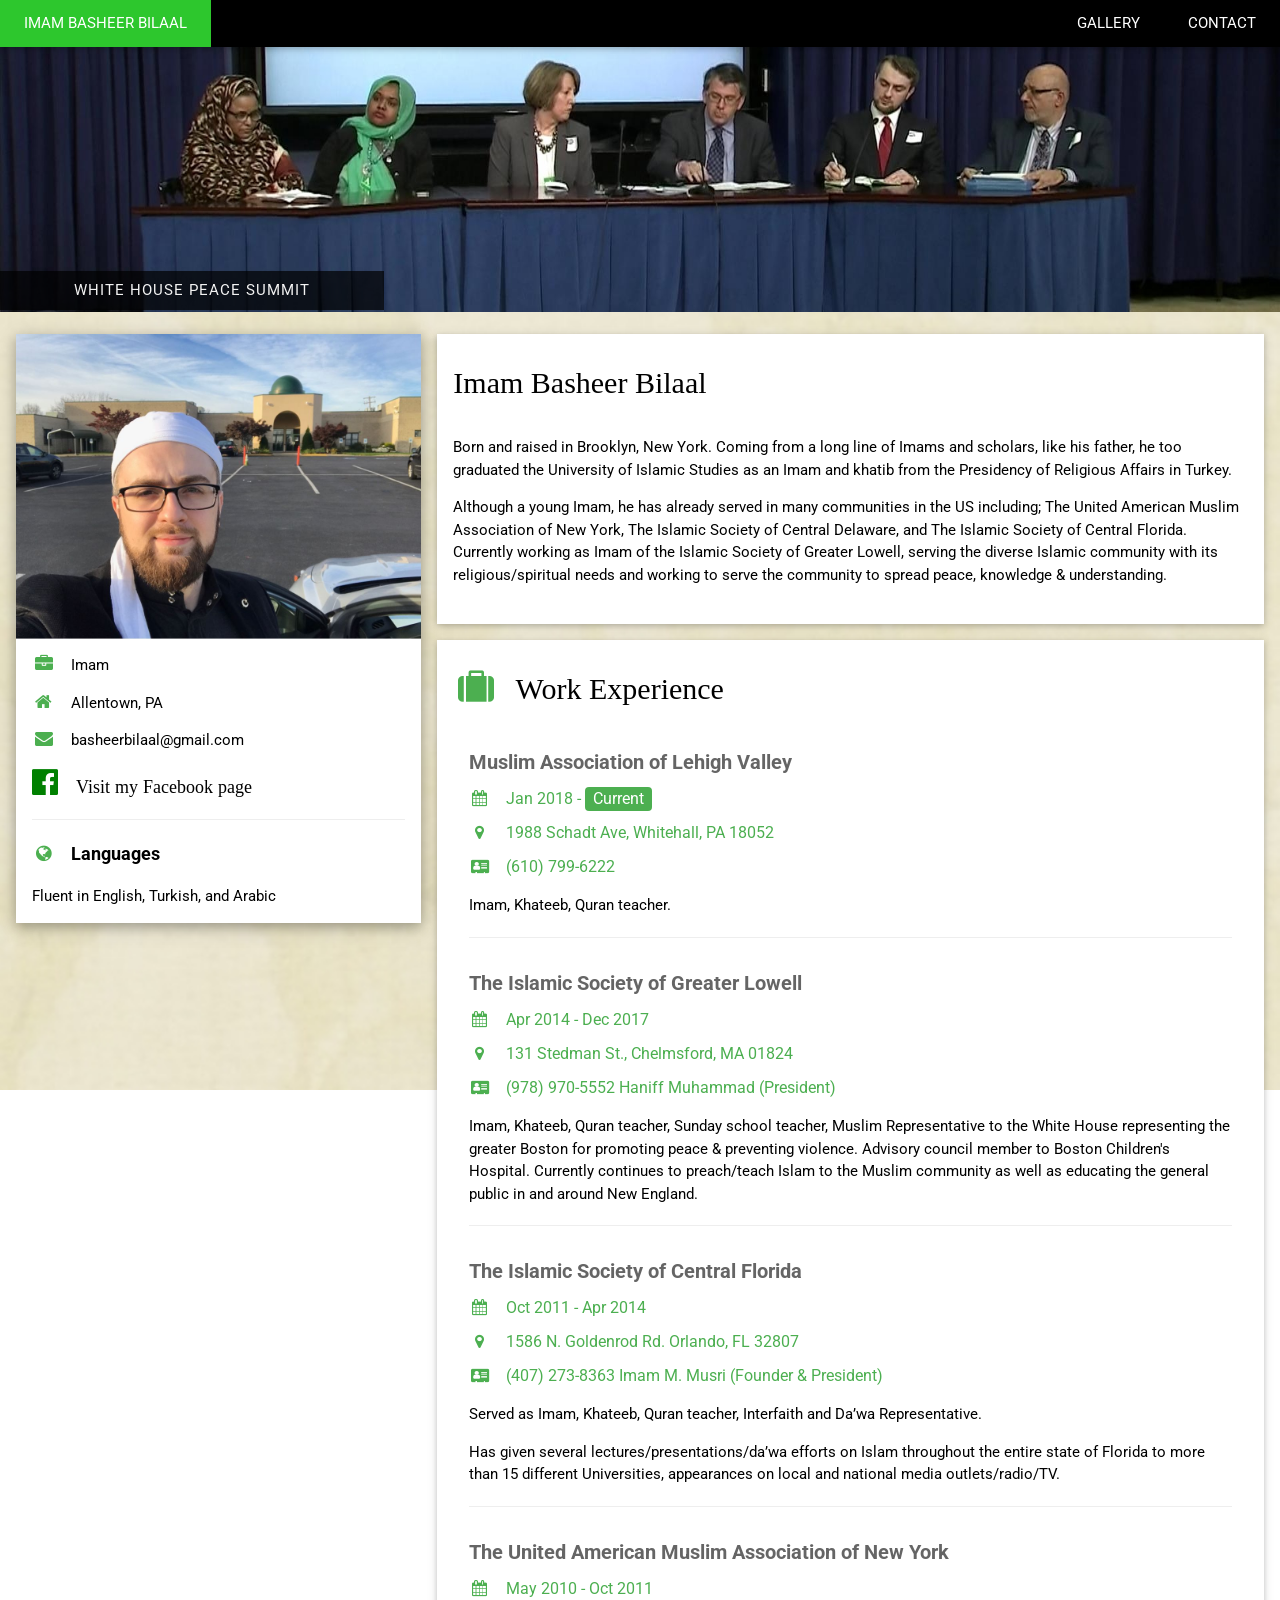
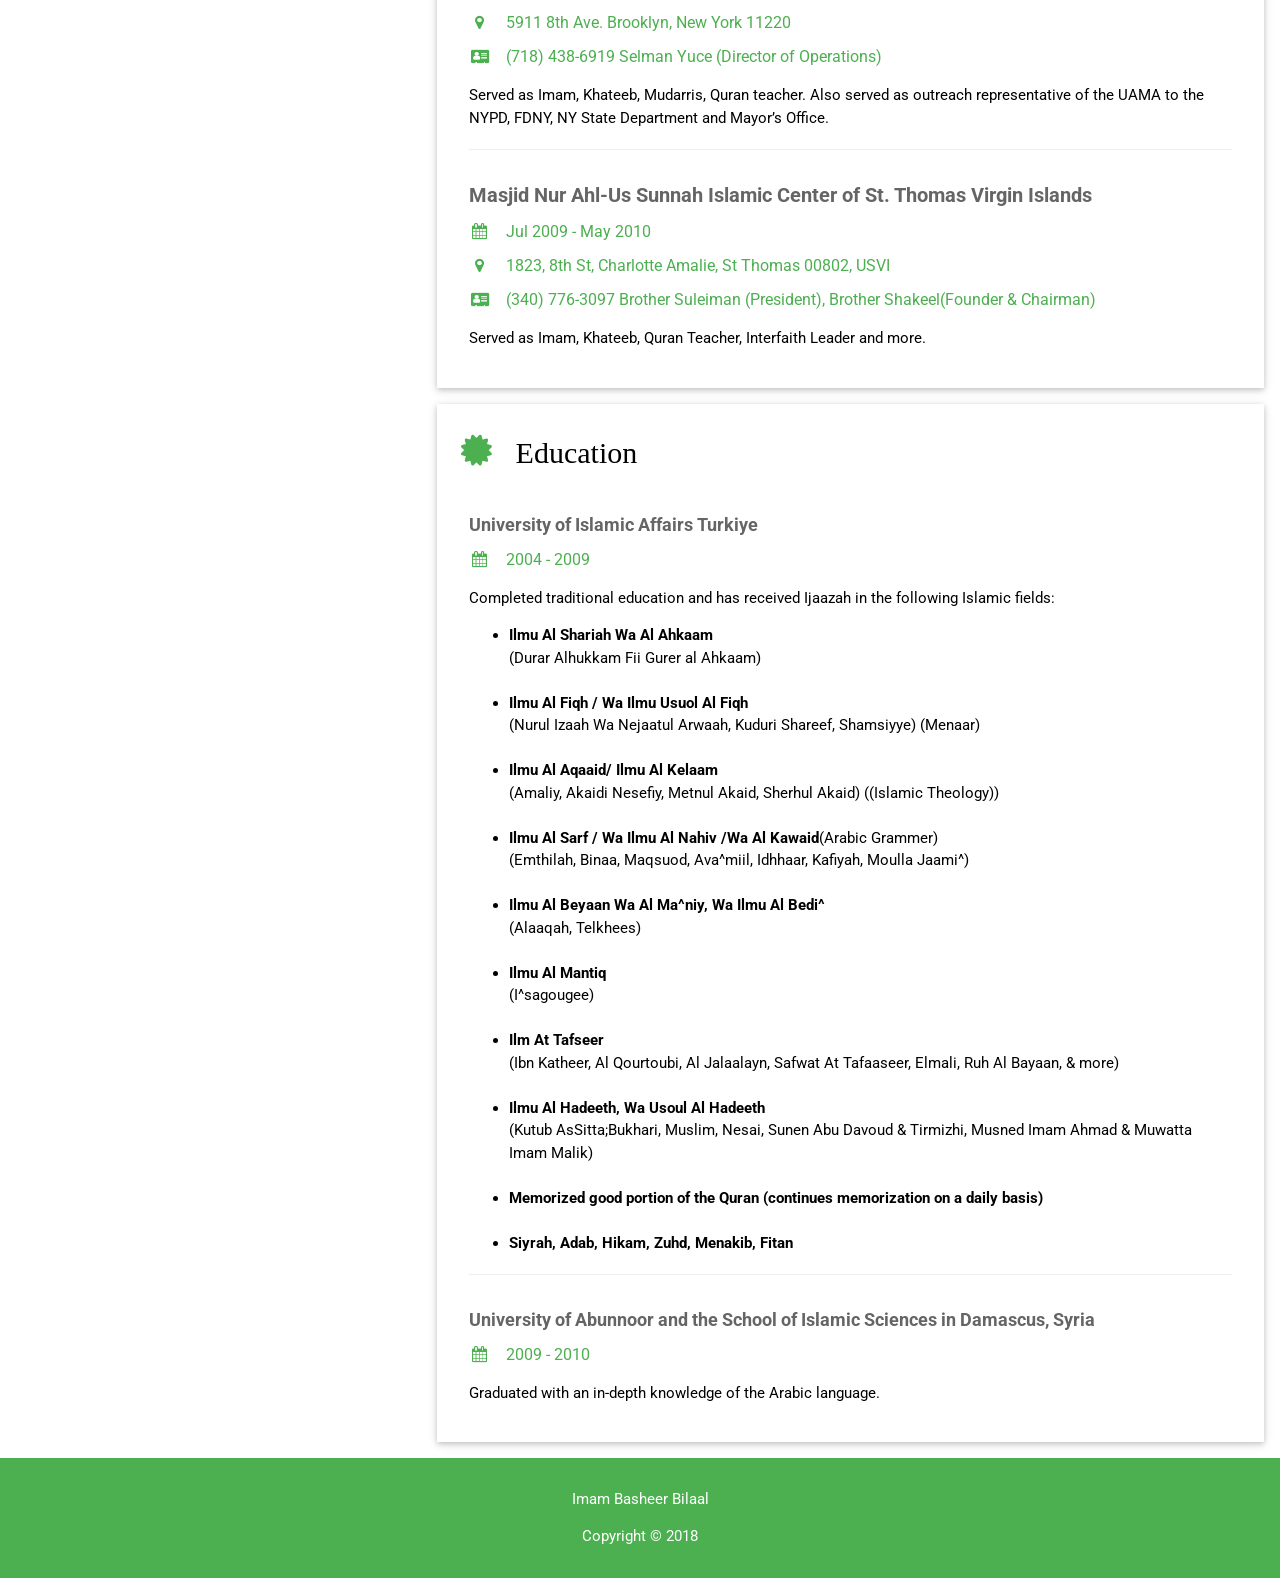
==== index.html @ d08a513e "Add files via upload" ====
﻿<!DOCTYPE html>
<html>
<head>
    <!-- Global site tag (gtag.js) - Google Analytics -->
    <script async src="https://www.googletagmanager.com/gtag/js?id=UA-120295656-1"></script>
    <script>
      window.dataLayer = window.dataLayer || [];
      function gtag(){dataLayer.push(arguments);}
      gtag('js', new Date());

      gtag('config', 'UA-120295656-1');
    </script>
    
    <title>Imam Basheer Bilaal</title>
    <link rel="shortcut icon" href="ManIcon.ico" />
    <meta charset="UTF-8">
    <meta name="viewport" content="width=device-width, initial-scale=1">
    <link rel="stylesheet" href="https://www.w3schools.com/w3css/4/w3.css">
    <link rel='stylesheet' href='https://fonts.googleapis.com/css?family=Roboto'>
    <link rel="stylesheet" href="https://cdnjs.cloudflare.com/ajax/libs/font-awesome/4.7.0/css/font-awesome.min.css">

    <style>


        * {
            box-sizing: border-box;
        }

        .mySlides {
            display: none
        }

        html, body, h1, h2, h3, h4, h5, h6 {
            font-family: "Roboto", sans-serif
        }

        h1 {
            font-size: 500%;
            font-family: "Lucida Calligraphy", Times, serif;
        }

        h2 {
            //font-size: 500%;
            font-family: "Lucida Calligraphy", Times, serif;
        }

        body, html {
            height: 100%;
            margin: 0;
            padding: 0;
        }

        .bg {
            /* The image used */
            //background-color: white;
            background-image: url("basheer_img/OldPaperBG.jpg");
            height: 100%;
            padding: 0;
            display: block;
            margin: 0 auto;
            max-height: 100%;
            max-width: 100%;
            /* Center and scale the image */
            background-position: center;
            background-repeat: no-repeat;
            background-size: cover;
            background-attachment: fixed;
        }

        a:link, a:visited {
            color: (internal value);
            text-decoration: none;
        }

        a:hover{
            color:blue;
        }

            a:link:active, a:visited:active {
                color: (internal value);
            }

        a.active {
            background-color: #2DC72D;
        }

        /* Fading animation */
        .fade {
            -webkit-animation-name: fade;
            -webkit-animation-duration: 1.5s;
            animation-name: fade;
            animation-duration: 1.5s;
        }

        @-webkit-keyframes fade {
            from {
                opacity: .7
            }

            to {
                opacity: 1
            }
        }

        @keyframes fade {
            from {
                opacity: .7
            }

            to {
                opacity: 1
            }
        }

        /* Caption text */
        .captionLarge {
            color: #f2f2f2;
            font-size: 100%;
            padding: 8px 12px;
            position: absolute;
            bottom: 2px;
            width: 30%;
            text-align: center;
            background-color: rgba(0,0,0,.7);
            letter-spacing: 1px;
        }

        /* Caption text */
        .captionSmall {
            color: #f2f2f2;
            font-size: 60%;
            padding: 8px 12px;
            position: absolute;
            bottom: 2px;
            width: 60%;
            text-align: center;
            background-color: rgba(0,0,0,.7);
            letter-spacing: 1px;
        }
    </style>
</head>
<body class="bg">
    <!-- Navbar -->
    <div class="w3-top">

        <div class="w3-bar w3-black w3-card-2">

            <a class="w3-bar-item w3-button w3-padding-large w3-hide-medium w3-hide-large w3-right" href="javascript:void(0)" onclick="myFunction()" title="Toggle Navigation Menu"><i class="fa fa-bars"></i></a>
            <a href="https://www.imambasheer.org/" class="active w3-bar-item w3-button w3-padding-large">IMAM BASHEER BILAAL</a>
            <a href="contact.html" class="w3-bar-item w3-button w3-padding-large w3-hide-small w3-right">CONTACT</a>
            <a href="gallery.html" class="w3-bar-item w3-button w3-padding-large w3-hide-small w3-right">GALLERY</a>

        </div>

    </div>
    <!-- Navbar on small screens -->
    <div id="navDemo" class="w3-bar-block w3-black w3-hide w3-hide-large w3-hide-medium w3-top" style="margin-top:46px">

        <a href="gallery.html" class="w3-bar-item w3-button w3-padding-large">GALLERY</a>
        <a href="contact.html" class="w3-bar-item w3-button w3-padding-large">CONTACT</a>

    </div>

    <br><br>

    <!-- Header -->
    <header class="w3-display-container w3-content w3-wide" style="max-width:2000px;min-width:300px" id="home">

        <!-- Automatic Slideshow Images -->
        <div class="mySlides fade w3-display-container w3-center">
            <img src="basheer_img/Cspan1.jpg" style="width:100%;min-height:103px;max-height:303px">
            <div class="captionLarge w3-hide-small">WHITE HOUSE PEACE SUMMIT</div>
            <div class="captionSmall w3-hide-medium w3-hide-large">WHITE HOUSE PEACE SUMMIT</div>
        </div>

        <div class="mySlides fade w3-display-container w3-center">
            <img src="basheer_img/Iftar1.JPG" style="width:100%;min-height:103px;max-height:303px">
            <div class="captionLarge w3-hide-small">IFTAR AT ISGL</div>
            <div class="captionSmall w3-hide-medium w3-hide-large">IFTAR AT ISGL</div>
        </div>

        <div class="mySlides fade w3-display-container w3-center">
            <img src="basheer_img/Prayer1.JPG" style="width:100%;min-height:103px;max-height:303px">
            <div class="captionLarge w3-hide-small">EID PRAYER WITH LOWELL COMMUNITY</div>
            <div class="captionSmall w3-hide-medium w3-hide-large">EID PRAYER WITH LOWELL COMMUNITY</div>
        </div>

        <div class="mySlides fade w3-display-container w3-center">
            <img src="basheer_img/Presentation1.JPG" style="width:100%;min-height:103px;max-height:303px">
            <div class="captionLarge w3-hide-small">INFORMING NON-MUSLIMS ABOUT ISLAM</div>
            <div class="captionSmall w3-hide-medium w3-hide-large">INFORMING NON-MUSLIMS ABOUT ISLAM</div>
        </div>
        <br>

    </header>

    <!-- Page Container -->
    <div class="w3-content" style="max-width:1400px;">
        <!-- The Grid -->
        <div class="w3-row-padding">
            <!-- Left Column -->
            <div class="w3-third">
                <div class="w3-white w3-card-4">

                    <div class="w3-display-container">

                        <img src="basheer_img/img12.jpeg" style="width:100%" alt="Avatar">

                    </div>

                    <div class="w3-container">

                        <p><i class="fa fa-briefcase fa-fw w3-margin-right w3-large w3-text-green"></i>Imam</p>
                        <p><i class="fa fa-home fa-fw w3-margin-right w3-large w3-text-green"></i>Allentown, PA</p>
                        <p><i class="fa fa-envelope fa-fw w3-margin-right w3-large w3-text-green"></i>basheerbilaal@gmail.com</p>
                        <a href="https://www.facebook.com/Imam-Basheer-Bilaal-256327691212996/" class="fa fa-facebook-official w3-hover-opacity" style="font-size:30px; color:green; text-decoration: none;"><span style="font-size:60%; color:black; margin-left: 1em">Visit my Facebook page</span></a>
                        <hr>
                        <p class="w3-large w3-text-theme"><b><i class="fa fa-globe fa-fw w3-margin-right w3-text-green"></i>Languages</b></p>
                        <p>
                            Fluent in English, Turkish, and Arabic

                            <br>

                    </div>

                </div>

                <br>
                <!-- End Left Column -->
            </div>
            <!-- Right Column -->
            <div class="w3-twothird">

                <div class="w3-container w3-card-2 w3-white w3-margin-bottom">

                    <h2 class="w3-padding-16">Imam Basheer Bilaal</h2>

                    <p>Born and raised in Brooklyn, New York. Coming from a long line of Imams and scholars, like his father, he too graduated the University of Islamic Studies as an Imam and khatib from the Presidency of Religious Affairs in Turkey.</p>

                    <p>Although a young Imam, he has already served in many communities in the US including; The United American Muslim Association of New York, The Islamic Society of Central Delaware, and The Islamic Society of Central Florida. Currently working as Imam of the Islamic Society of Greater Lowell, serving the diverse Islamic community with its religious/spiritual needs and working to serve the community to spread peace, knowledge & understanding.</p>

                    <br>

                </div>
                <div class="w3-container w3-card-2 w3-white w3-margin-bottom">
                    <h2 class="w3-padding-16"><i class="fa fa-suitcase fa-fw w3-margin-right w3-xxlarge w3-text-green"></i>Work Experience</h2>

                    <div class="w3-container">

                        <h4 class="w3-opacity"><a href="http://malv.org/"><b>Muslim Association of Lehigh Valley</b></a></h4>

                        <h6 class="w3-text-green"><i class="fa fa-calendar fa-fw w3-margin-right"></i>Jan 2018 - <span class="w3-tag w3-green w3-round">Current</span></h6>

                        <h6 class="w3-text-green"><a href="https://www.google.com/maps/place/Muslim+Association+of+Lehigh+Valley/@40.6373024,-75.5096355,16.74z/data=!4m5!3m4!1s0x89c439c99751d0b5:0x14dd4a14a3dafe45!8m2!3d40.6374256!4d-75.5068504"><i class="fa fa-map-marker fa-fw w3-margin-right"></i>1988 Schadt Ave, Whitehall, PA 18052</a></h6>

                        <h6 class="w3-text-green"><i class="fa fa-address-card fa-fw w3-margin-right"></i>‭(610) 799-6222</h6>

                        <p>Imam, Khateeb, Quran teacher.</p>
                        <hr>

                    </div>

                    <div class="w3-container">

                        <h4 class="w3-opacity"><a href="http://www.isgl.org/"><b>The Islamic Society of Greater Lowell</b></a></h4>

                        <h6 class="w3-text-green"><i class="fa fa-calendar fa-fw w3-margin-right"></i>Apr 2014 - Dec 2017</h6>

                        <h6 class="w3-text-green"><a href="https://www.google.com/maps/place/Islamic+Society+of+Greater+Lowell/@42.6213637,-71.3524624,17z/data=!4m13!1m7!3m6!1s0x89e3a365c67daa99:0x92248105fba7b723!2s131+Stedman+St,+Chelmsford,+MA+01824!3b1!8m2!3d42.6213598!4d-71.3502684!3m4!1s0x89e3a365a40c47c7:0x2b1626a7cf5b87c!8m2!3d42.6214113!4d-71.3501932"><i class="fa fa-map-marker fa-fw w3-margin-right"></i>131 Stedman St., Chelmsford, MA 01824</a></h6>

                        <h6 class="w3-text-green"><i class="fa fa-address-card fa-fw w3-margin-right"></i>(978) 970-5552 Haniff Muhammad (President)</h6>

                        <p>Imam, Khateeb, Quran teacher, Sunday school teacher, Muslim Representative to the White House representing the greater Boston for promoting peace & preventing violence. Advisory council member to Boston Children's Hospital. Currently continues to preach/teach Islam to the Muslim community as well as educating the general public in and around New England.</p>
                        <hr>

                    </div>

                    <div class="w3-container">

                        <h4 class="w3-opacity"><a href="http://www.iscf.org/"><b>The Islamic Society of Central Florida</b></a></h4>

                        <h6 class="w3-text-green"><i class="fa fa-calendar fa-fw w3-margin-right"></i>Oct 2011 - Apr 2014</h6>

                        <h6 class="w3-text-green"><a href="https://www.google.com/maps/place/Islamic+Society+of+Central+Fl/@28.56501,-81.2887167,17z/data=!4m13!1m7!3m6!1s0x88e7659af5bddc3d:0xedd80f8a04746cec!2s1586+N+Goldenrod+Rd,+Orlando,+FL+32807!3b1!8m2!3d28.56501!4d-81.286528!3m4!1s0x88e7659af5bddc3d:0x56e75024e72b902f!8m2!3d28.565002!4d-81.2865372"><i class="fa fa-map-marker fa-fw w3-margin-right"></i>1586 N. Goldenrod Rd. Orlando, FL 32807</a></h6>

                        <h6 class="w3-text-green"><i class="fa fa-address-card fa-fw w3-margin-right"></i>(407) 273-8363 Imam M. Musri (Founder & President)</h6>

                        <p>Served as Imam, Khateeb, Quran teacher, Interfaith and Da’wa Representative.</p>
                        <p>Has given several lectures/presentations/da’wa efforts on Islam throughout the entire state of Florida to more than 15 different Universities, appearances on local and national media outlets/radio/TV.</p>

                        <hr>

                    </div>

                    <div class="w3-container">

                        <h4 class="w3-opacity"><a href="http://www.unitedamericanmuslim.org/"><b>The United American Muslim Association of New York</b></a></h4>

                        <h6 class="w3-text-green"><i class="fa fa-calendar fa-fw w3-margin-right"></i>May 2010 - Oct 2011</h6>

                        <h6 class="w3-text-green"><a href="https://www.google.com/maps/place/United+American+Muslim+Association/@40.6356134,-74.011417,17z/data=!4m13!1m7!3m6!1s0x89c2454a2dc4ddeb:0xe6921ec178aab8c7!2s5911+8th+Ave,+Brooklyn,+NY+11220!3b1!8m2!3d40.6356093!4d-74.009223!3m4!1s0x89c2454a2e9ff1bf:0xa3e0ed86baf647fb!8m2!3d40.6356489!4d-74.0091674"><i class="fa fa-map-marker fa-fw w3-margin-right"></i>5911 8th Ave. Brooklyn, New York 11220</a></h6>

                        <h6 class="w3-text-green"><i class="fa fa-address-card fa-fw w3-margin-right"></i>(718) 438-6919   Selman Yuce (Director of Operations)</h6>

                        <p>Served as Imam, Khateeb, Mudarris, Quran teacher. Also served as outreach representative of the UAMA to the NYPD, FDNY, NY State Department and Mayor’s Office.</p>
                        <hr>

                    </div>

                    <div class="w3-container">

                        <h4 class="w3-opacity"><a href="http://www.nurahlusunnah.com/"><b>Masjid Nur Ahl-Us Sunnah Islamic Center of St. Thomas Virgin Islands</b></a></h4>

                        <h6 class="w3-text-green"><i class="fa fa-calendar fa-fw w3-margin-right"></i>Jul 2009 - May 2010</h6>

                        <h6 class="w3-text-green"><a href="https://www.google.com/maps/place/Masjid+Nur/@18.3379328,-64.9194994,17z/data=!3m1!4b1!4m5!3m4!1s0x8c051a85858588f3:0x6cf0ef5c80ba4797!8m2!3d18.3379277!4d-64.9173053"><i class="fa fa-map-marker fa-fw w3-margin-right"></i>1823, 8th St, Charlotte Amalie, St Thomas 00802, USVI</a></h6>

                        <h6 class="w3-text-green"><i class="fa fa-address-card fa-fw w3-margin-right"></i>(340) 776-3097 Brother Suleiman (President), Brother Shakeel(Founder &  Chairman)</h6>

                        <p>Served as Imam, Khateeb, Quran Teacher, Interfaith Leader and more.</p><br>
                    </div>

                </div>
                <div class="w3-container w3-card-2 w3-white">

                    <h2 class="w3-padding-16"><i class="fa fa-certificate fa-fw w3-margin-right w3-xxlarge w3-text-green"></i>Education</h2>
                    <div class="w3-container">

                        <h5 class="w3-opacity"><b>University of Islamic Affairs Turkiye</b></h5>
                        <h6 class="w3-text-green"><i class="fa fa-calendar fa-fw w3-margin-right"></i>2004 - 2009</h6>
                        <p>Completed traditional education and has received Ijaazah in the following Islamic fields:</p>

                        <ul>

                            <li><b>Ilmu Al Shariah Wa Al Ahkaam</b><br>(Durar Alhukkam Fii Gurer al Ahkaam)</li>
                            <br>

                            <li><b>Ilmu Al Fiqh / Wa Ilmu Usuol Al Fiqh</b><br>(Nurul Izaah Wa Nejaatul Arwaah, Kuduri Shareef, Shamsiyye) (Menaar)</li>
                            <br>

                            <li><b>Ilmu Al Aqaaid/ Ilmu Al Kelaam</b><br>(Amaliy, Akaidi Nesefiy, Metnul Akaid, Sherhul Akaid) ((Islamic Theology))</li>
                            <br>

                            <li><b>Ilmu Al Sarf / Wa Ilmu Al Nahiv /Wa Al Kawaid</b>(Arabic Grammer)<br>(Emthilah, Binaa, Maqsuod, Ava^miil, Idhhaar, Kafiyah, Moulla Jaami^)</li>
                            <br>

                            <li><b>Ilmu Al Beyaan Wa Al Ma^niy, Wa Ilmu Al Bedi^</b><br>(Alaaqah, Telkhees)</li>
                            <br>

                            <li><b>Ilmu Al Mantiq</b><br>(I^sagougee)</li>
                            <br>

                            <li><b>Ilm At Tafseer</b><br>(Ibn Katheer, Al Qourtoubi, Al Jalaalayn, Safwat At Tafaaseer, Elmali, Ruh Al Bayaan, & more)</li>
                            <br>

                            <li><b>Ilmu Al Hadeeth, Wa Usoul Al Hadeeth</b><br>(Kutub AsSitta;Bukhari, Muslim, Nesai, Sunen Abu Davoud & Tirmizhi, Musned Imam Ahmad & Muwatta Imam Malik)</li>
                            <br>

                            <li><b>Memorized good portion of the Quran (continues memorization on a daily basis)</b><br></li>
                            <br>

                            <li><b>Siyrah, Adab, Hikam, Zuhd, Menakib, Fitan</b><br></li>

                        </ul>

                        <hr>

                    </div>

                    <div class="w3-container">

                        <h5 class="w3-opacity"><b>University of Abunnoor and the School of Islamic Sciences in Damascus, Syria</b></h5>
                        <h6 class="w3-text-green"><i class="fa fa-calendar fa-fw w3-margin-right"></i>2009 - 2010</h6>
                        <p>Graduated with an in-depth knowledge of the Arabic language.</p><br>

                    </div>

                </div>
                <!-- End Right Column -->
            </div>
            <!-- End Grid -->
        </div>
        <!-- End Page Container -->
    </div>
    <footer class="w3-container w3-green w3-center w3-margin-top" style="padding:15px">

        <p>Imam Basheer Bilaal</p>

        <p>Copyright &copy; 2018</p>

    </footer>

    <script>

        // Automatic Slideshow - change image every 4 seconds
        var myIndex = 0;
        carousel();

        function carousel() {

            var i;
            var x = document.getElementsByClassName("mySlides");

            for (i = 0; i < x.length; i++) {

                x[i].style.display = "none";

            }
            myIndex++;
            if (myIndex > x.length) { myIndex = 1 }
            x[myIndex - 1].style.display = "block";
            setTimeout(carousel, 5000);

        }

        // Used to toggle the menu on small screens when clicking on the menu button
        function myFunction() {

            var x = document.getElementById("navDemo");
            if (x.className.indexOf("w3-show") == -1) {
                x.className += " w3-show";

            } else {

                x.className = x.className.replace(" w3-show", "");
            }

        }

    </script>
</body>

</html>
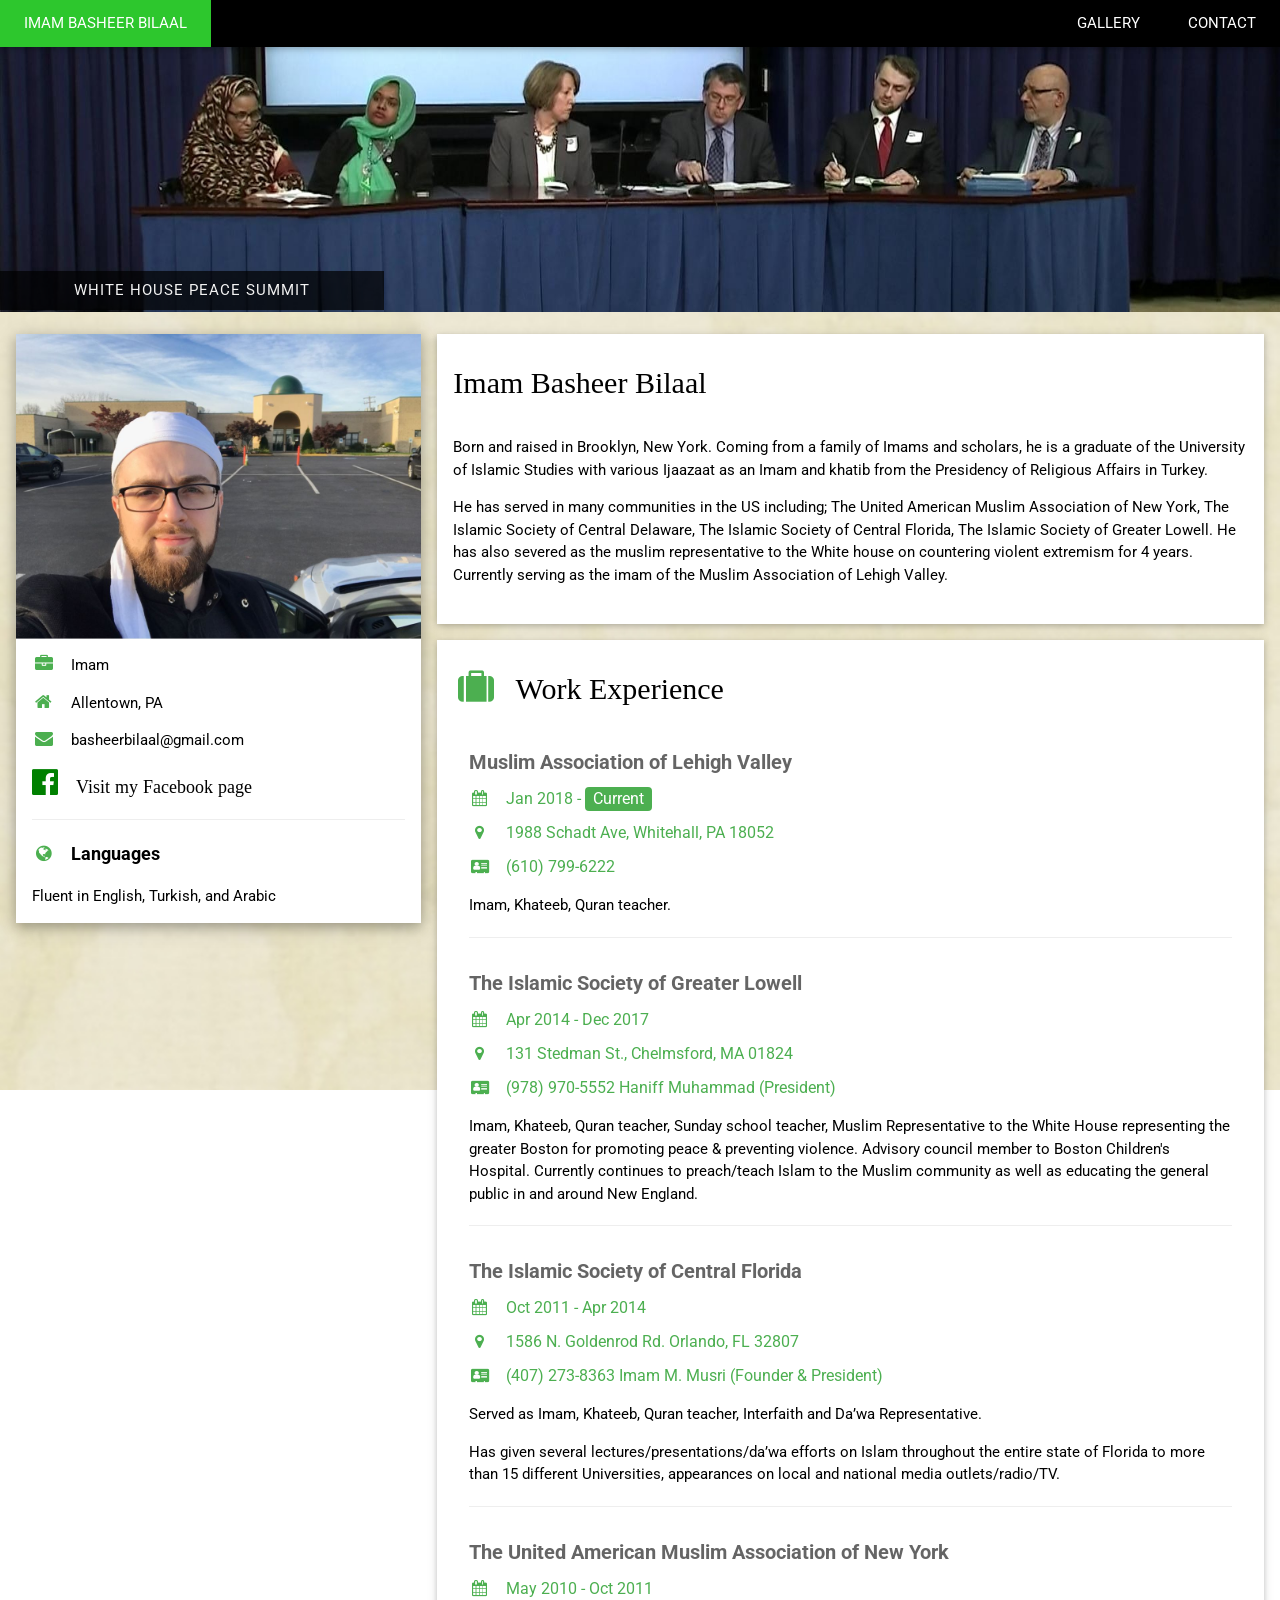
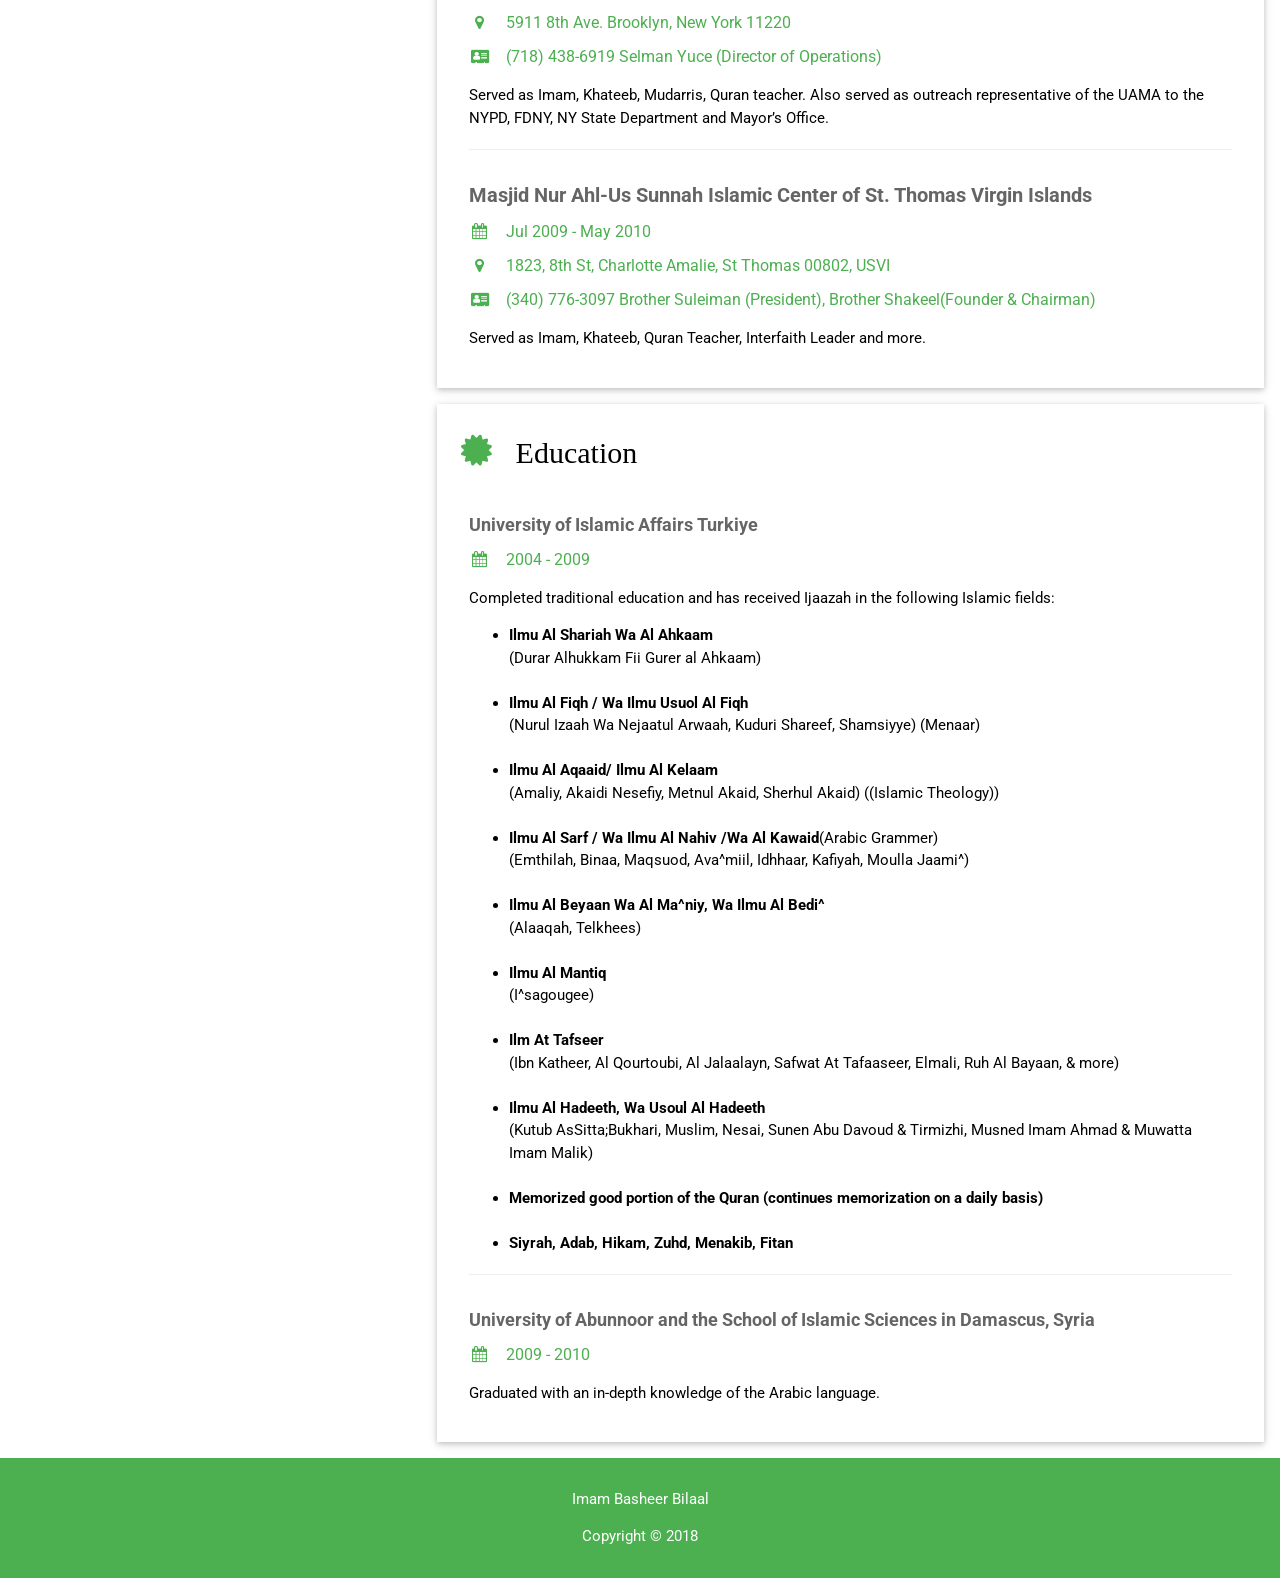
==== commit 9bef40d4: "Update index.html" ====
--- a/index.html
+++ b/index.html
@@ -146,7 +146,7 @@
         <div class="w3-bar w3-black w3-card-2">
 
             <a class="w3-bar-item w3-button w3-padding-large w3-hide-medium w3-hide-large w3-right" href="javascript:void(0)" onclick="myFunction()" title="Toggle Navigation Menu"><i class="fa fa-bars"></i></a>
-            <a href="https://www.imambasheer.org/" class="active w3-bar-item w3-button w3-padding-large">IMAM BASHEER BILAAL</a>
+            <a href="http://www.imambasheer.com" class="active w3-bar-item w3-button w3-padding-large">IMAM BASHEER BILAAL</a>
             <a href="contact.html" class="w3-bar-item w3-button w3-padding-large w3-hide-small w3-right">CONTACT</a>
             <a href="gallery.html" class="w3-bar-item w3-button w3-padding-large w3-hide-small w3-right">GALLERY</a>
 
@@ -235,9 +235,9 @@
 
                     <h2 class="w3-padding-16">Imam Basheer Bilaal</h2>
 
-                    <p>Born and raised in Brooklyn, New York. Coming from a long line of Imams and scholars, like his father, he too graduated the University of Islamic Studies as an Imam and khatib from the Presidency of Religious Affairs in Turkey.</p>
-
-                    <p>Although a young Imam, he has already served in many communities in the US including; The United American Muslim Association of New York, The Islamic Society of Central Delaware, and The Islamic Society of Central Florida. Currently working as Imam of the Islamic Society of Greater Lowell, serving the diverse Islamic community with its religious/spiritual needs and working to serve the community to spread peace, knowledge & understanding.</p>
+                    <p>Born and raised in Brooklyn, New York. Coming from a family of Imams and scholars, he is a graduate of the University of Islamic Studies with various Ijaazaat as an Imam and khatib from the Presidency of Religious Affairs in Turkey.</p>
+
+                    <p>He has served in many communities in the US including; The United American Muslim Association of New York, The Islamic Society of Central Delaware, The Islamic Society of Central Florida, The Islamic Society of Greater Lowell. He has also severed as the muslim representative to the White house on countering violent extremism for 4 years. Currently serving as the imam of the Muslim Association of Lehigh Valley.</p>
 
                     <br>
 
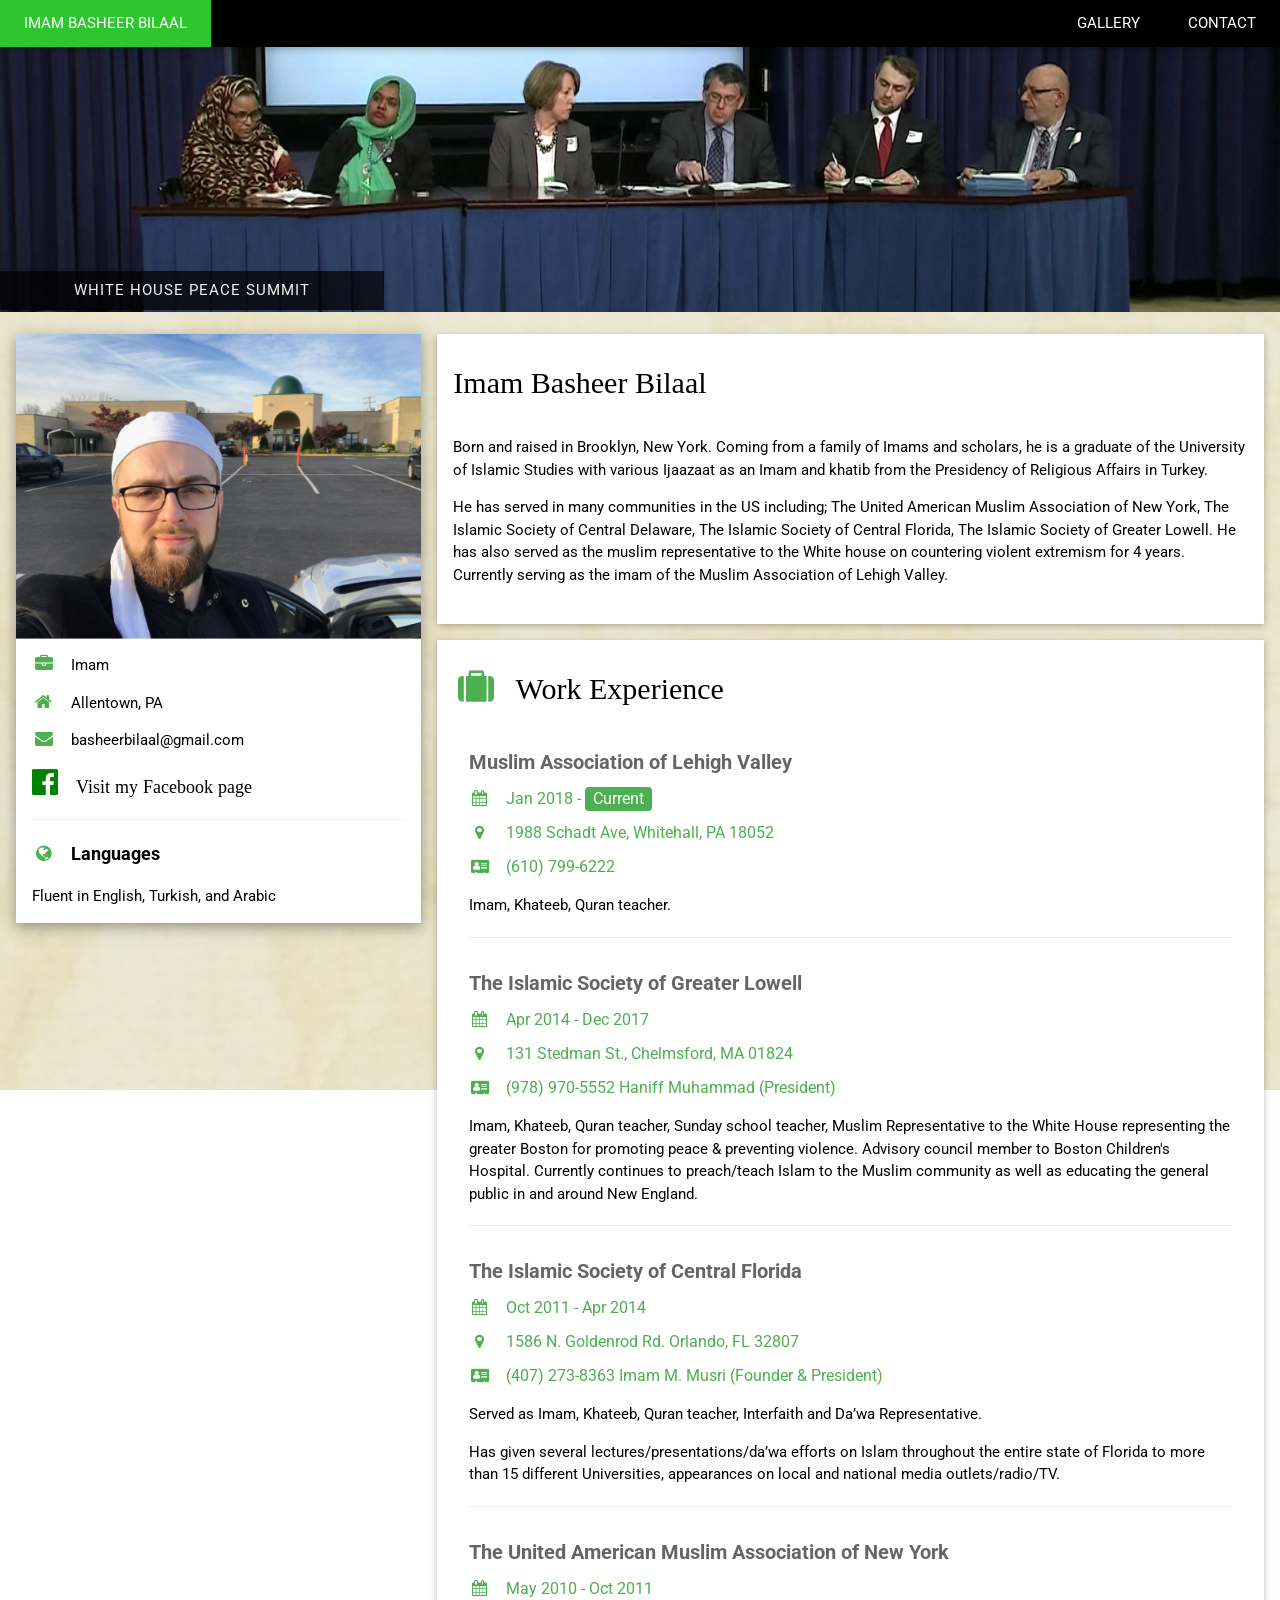
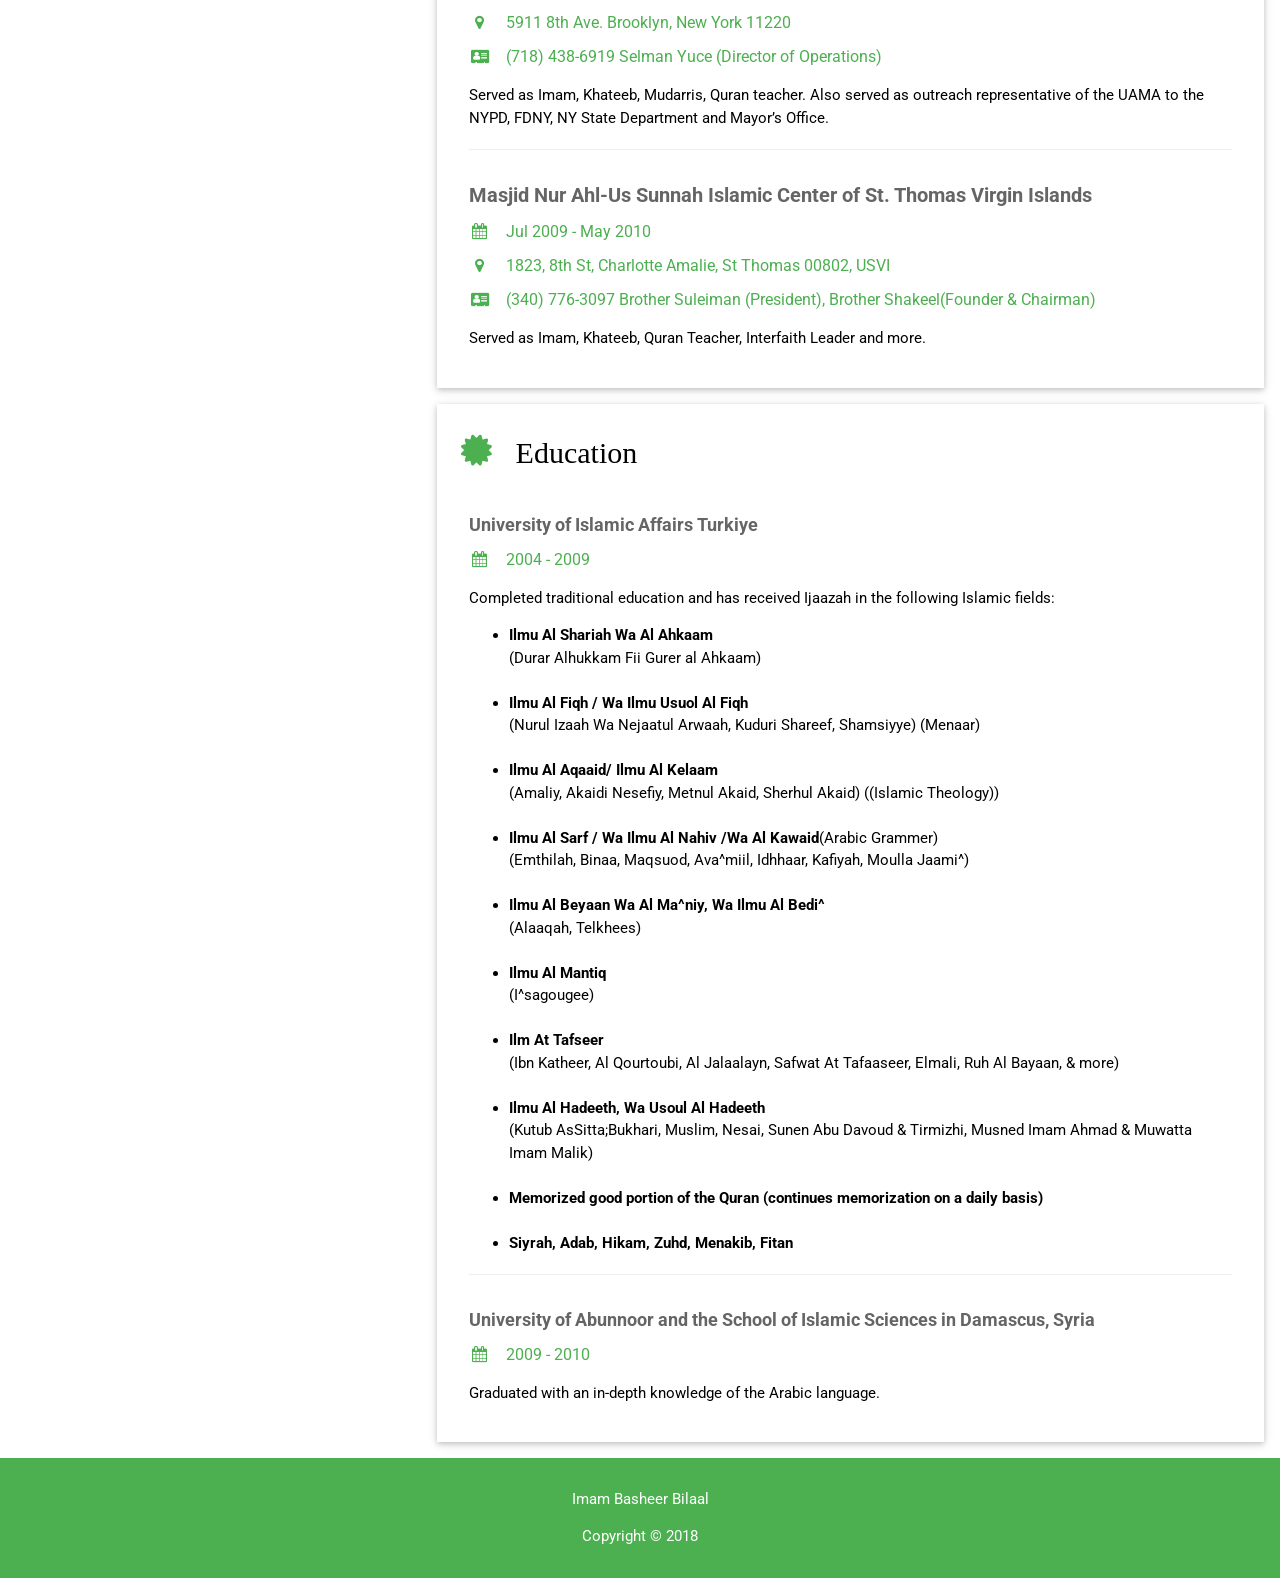
==== commit 480992d4: "Update index.html Small spelling fix" ====
--- a/index.html
+++ b/index.html
@@ -237,7 +237,7 @@
 
                     <p>Born and raised in Brooklyn, New York. Coming from a family of Imams and scholars, he is a graduate of the University of Islamic Studies with various Ijaazaat as an Imam and khatib from the Presidency of Religious Affairs in Turkey.</p>
 
-                    <p>He has served in many communities in the US including; The United American Muslim Association of New York, The Islamic Society of Central Delaware, The Islamic Society of Central Florida, The Islamic Society of Greater Lowell. He has also severed as the muslim representative to the White house on countering violent extremism for 4 years. Currently serving as the imam of the Muslim Association of Lehigh Valley.</p>
+                    <p>He has served in many communities in the US including; The United American Muslim Association of New York, The Islamic Society of Central Delaware, The Islamic Society of Central Florida, The Islamic Society of Greater Lowell. He has also served as the muslim representative to the White house on countering violent extremism for 4 years. Currently serving as the imam of the Muslim Association of Lehigh Valley.</p>
 
                     <br>
 
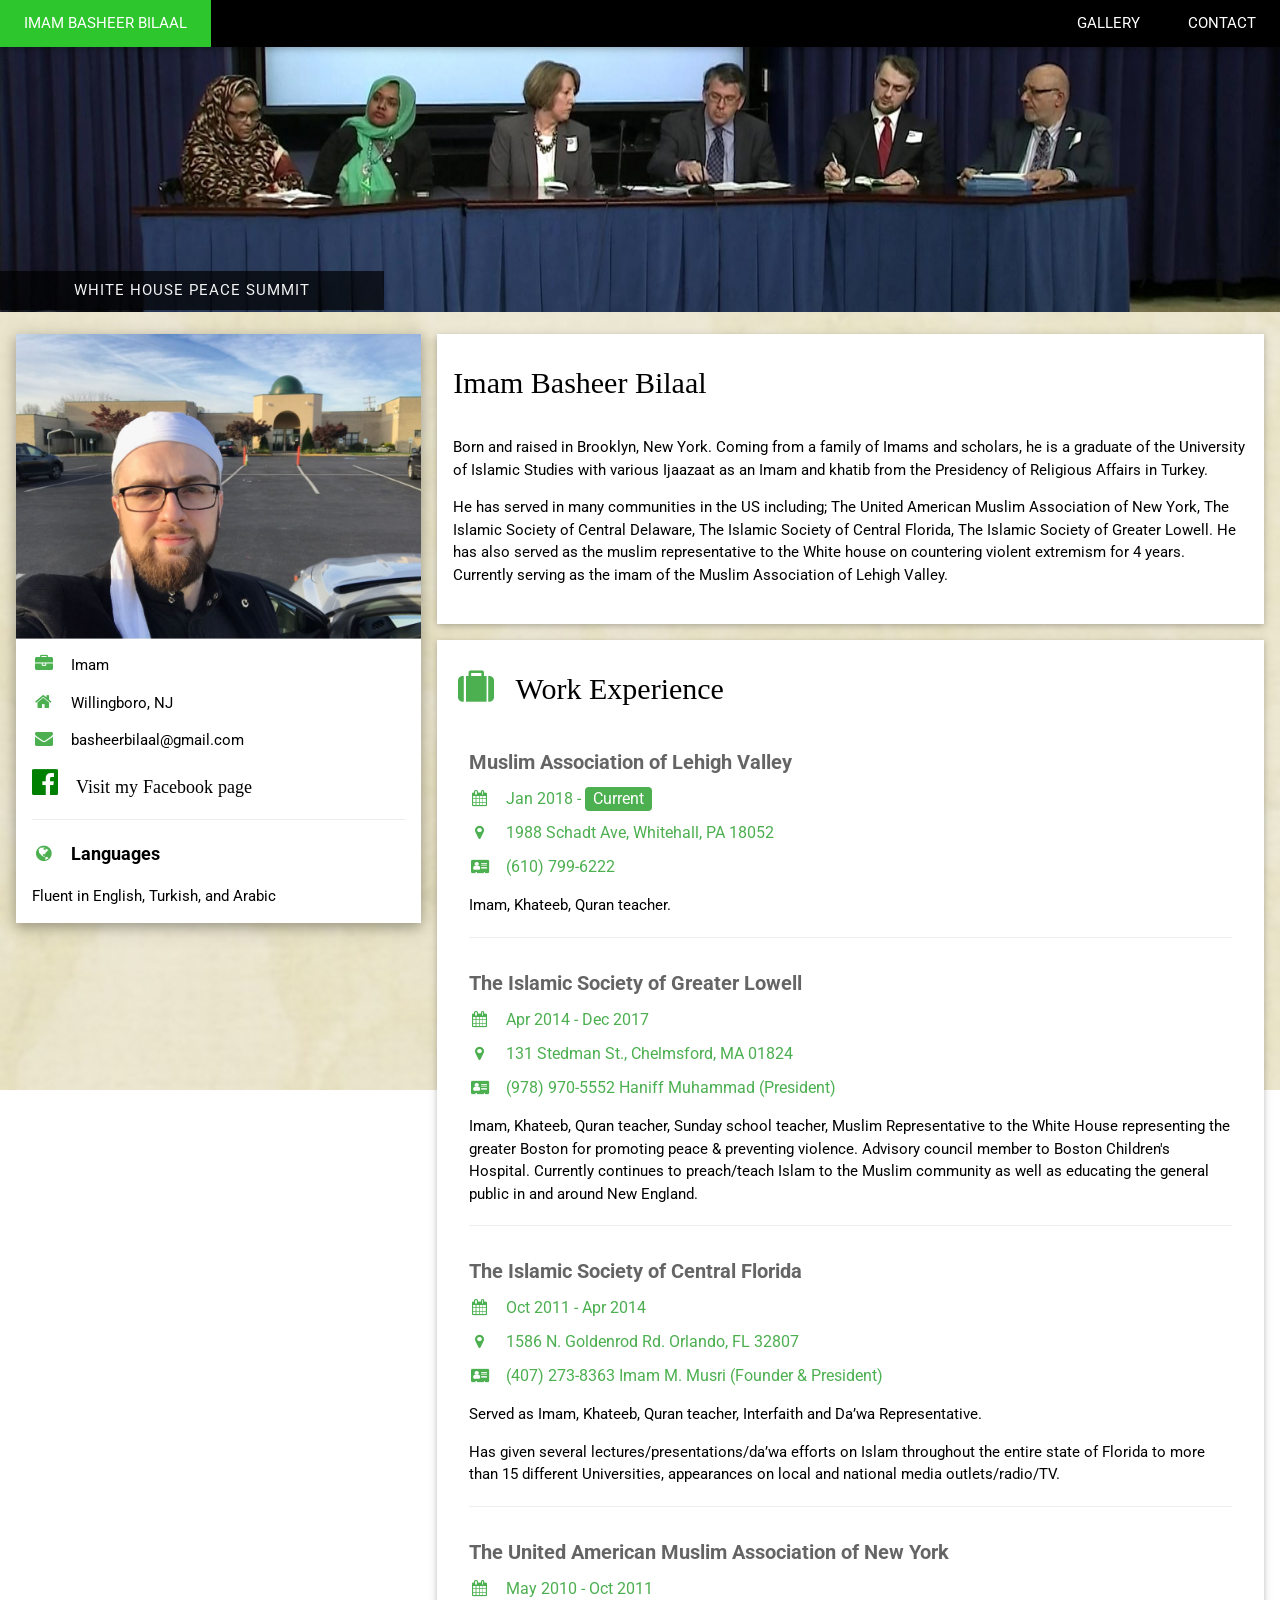
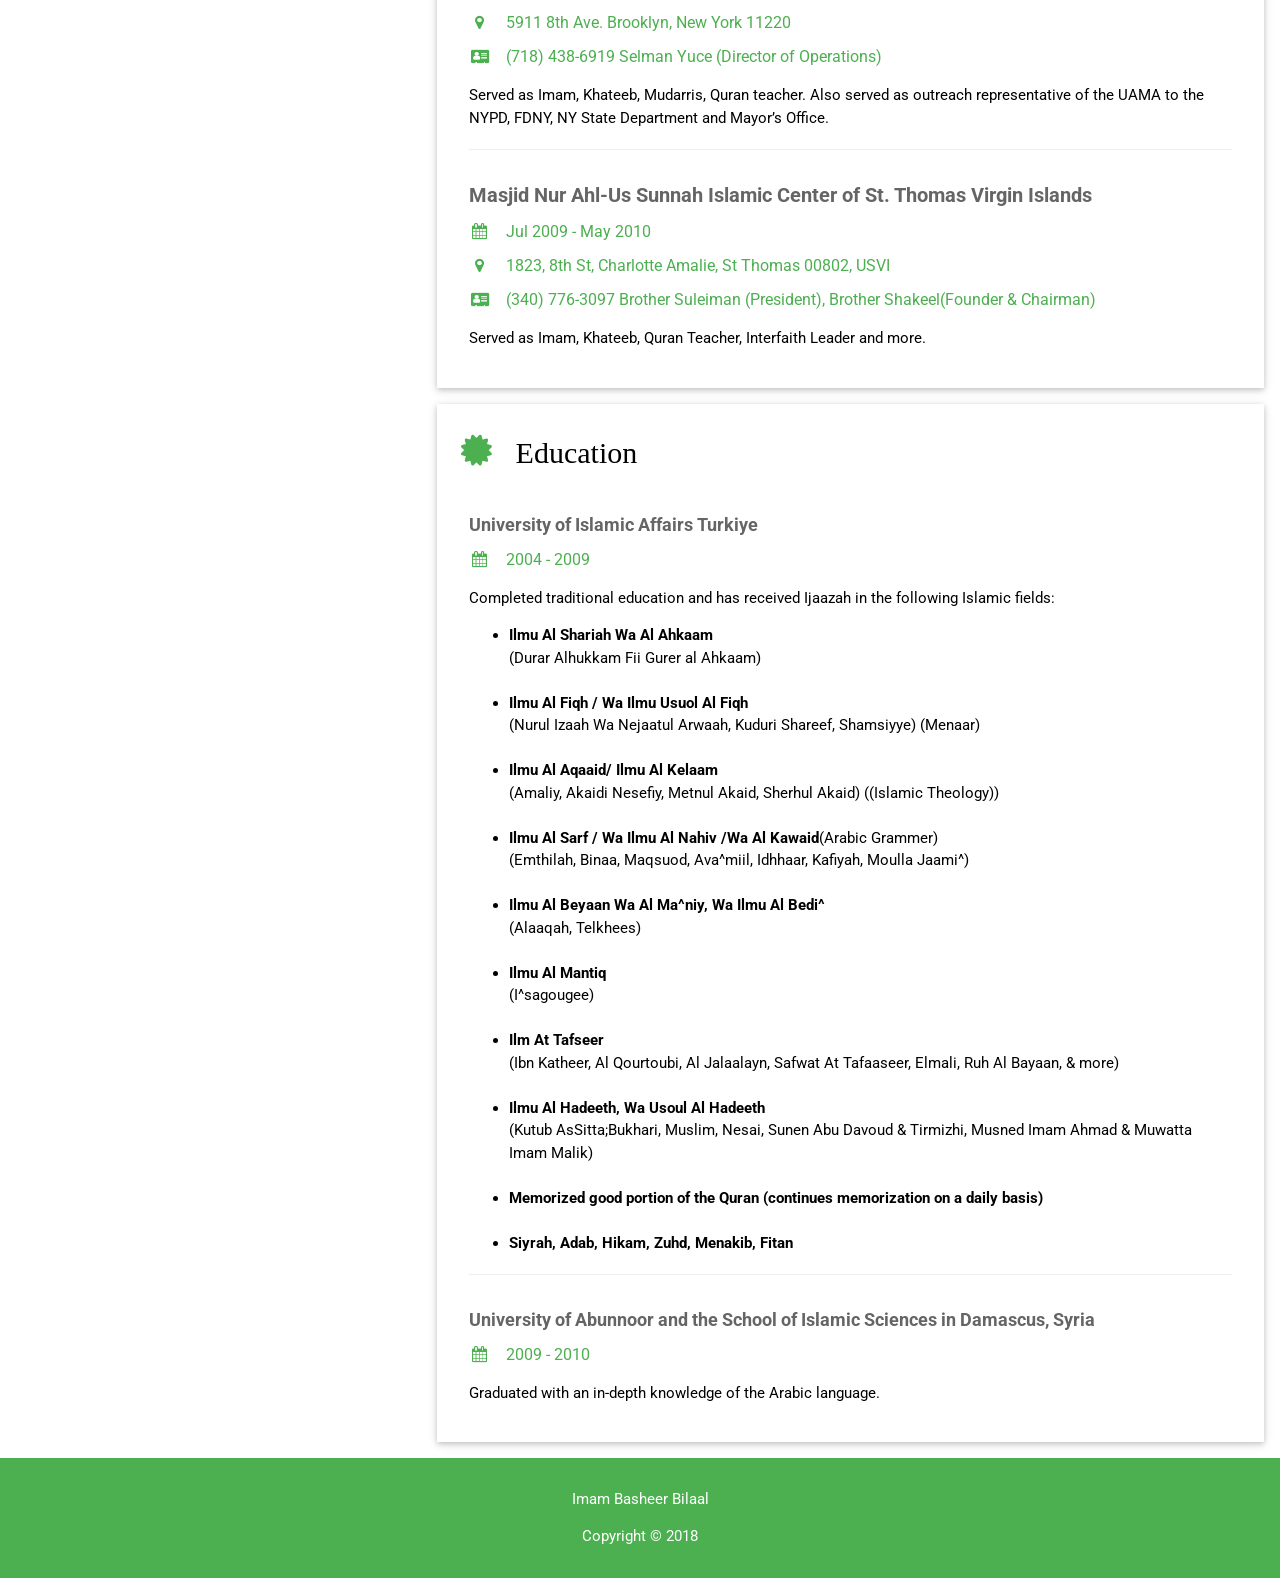
==== commit f7080412: "Update index.html" ====
--- a/index.html
+++ b/index.html
@@ -211,7 +211,7 @@
                     <div class="w3-container">
 
                         <p><i class="fa fa-briefcase fa-fw w3-margin-right w3-large w3-text-green"></i>Imam</p>
-                        <p><i class="fa fa-home fa-fw w3-margin-right w3-large w3-text-green"></i>Allentown, PA</p>
+                        <p><i class="fa fa-home fa-fw w3-margin-right w3-large w3-text-green"></i>Willingboro, NJ</p>
                         <p><i class="fa fa-envelope fa-fw w3-margin-right w3-large w3-text-green"></i>basheerbilaal@gmail.com</p>
                         <a href="https://www.facebook.com/Imam-Basheer-Bilaal-256327691212996/" class="fa fa-facebook-official w3-hover-opacity" style="font-size:30px; color:green; text-decoration: none;"><span style="font-size:60%; color:black; margin-left: 1em">Visit my Facebook page</span></a>
                         <hr>
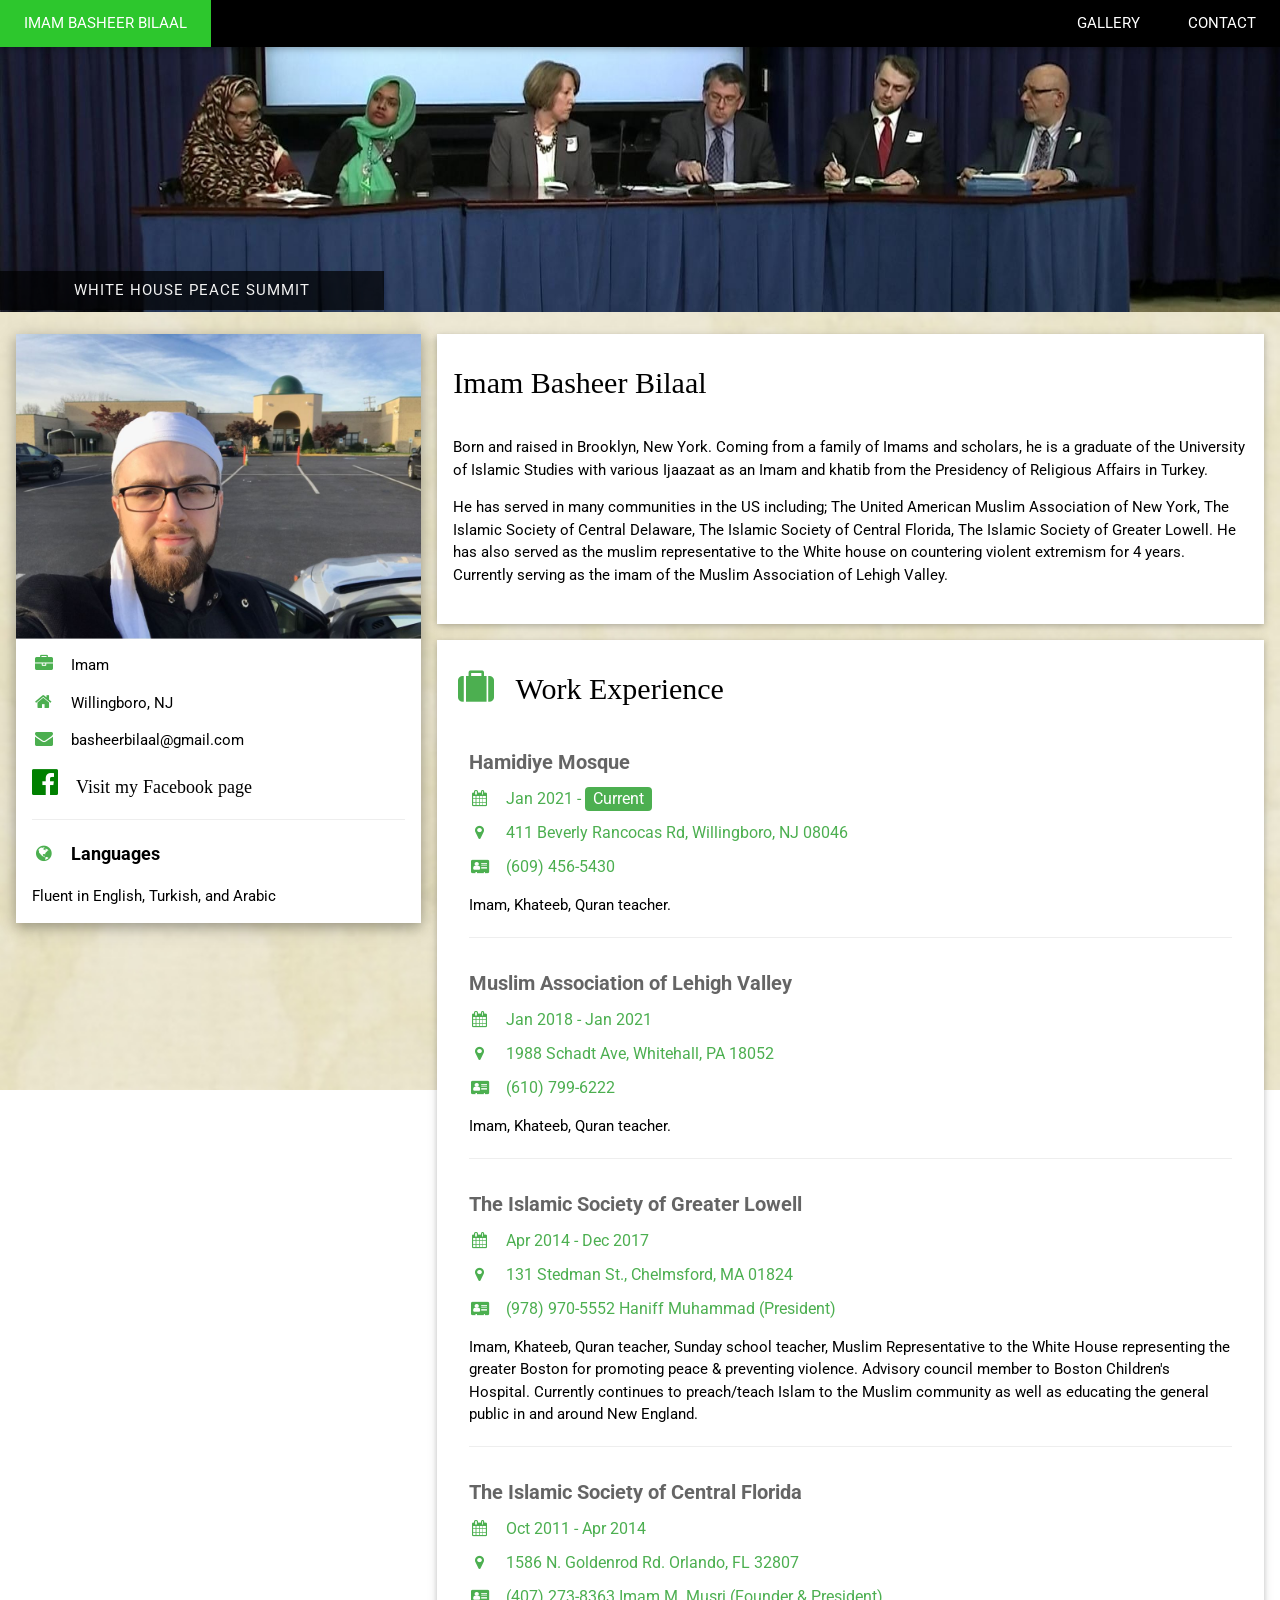
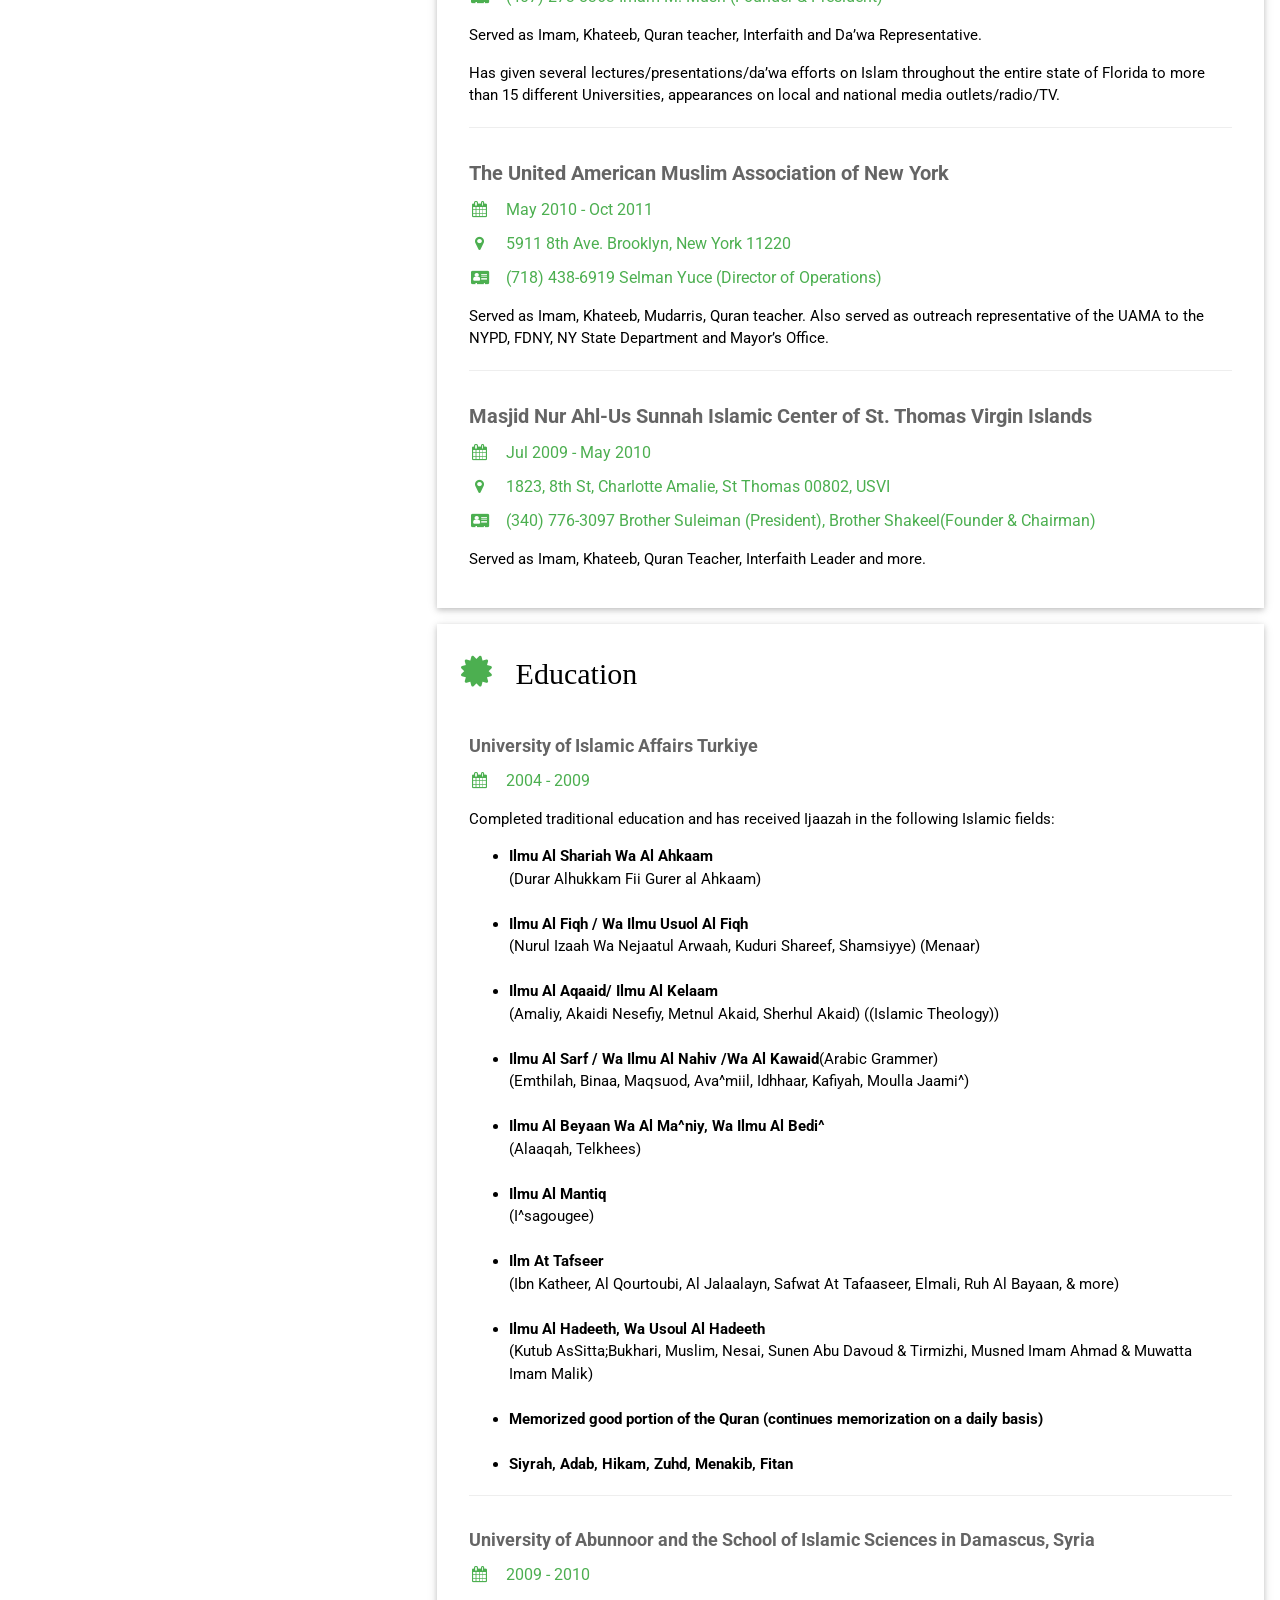
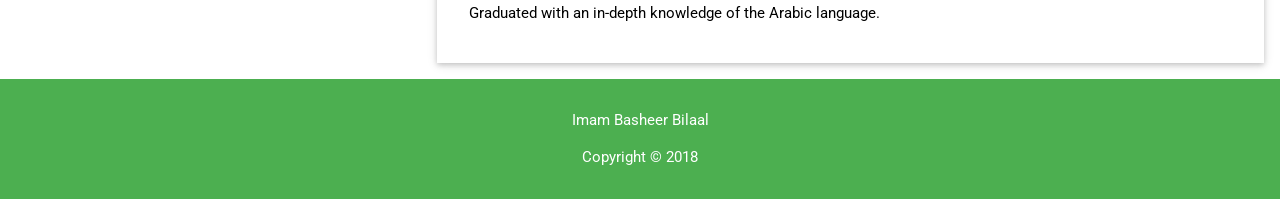
==== commit 3429af5d: "Update index.html Added current work info" ====
--- a/index.html
+++ b/index.html
@@ -247,9 +247,24 @@
 
                     <div class="w3-container">
 
+                        <h4 class="w3-opacity"><a href="https://hamidiyemosque.org/"><b>Hamidiye Mosque</b></a></h4>
+
+                        <h6 class="w3-text-green"><i class="fa fa-calendar fa-fw w3-margin-right"></i>Jan 2021 - <span class="w3-tag w3-green w3-round">Current</span></h6>
+
+                        <h6 class="w3-text-green"><a href="https://www.google.com/maps/place/411+Beverly+Rancocas+Rd,+Willingboro,+NJ+08046/@40.0215656,-74.8956043,19.25z/data=!4m5!3m4!1s0x89c14bc0f8267bd3:0x43e44b319a63be8e!8m2!3d40.0216873!4d-74.8952543"><i class="fa fa-map-marker fa-fw w3-margin-right"></i>411 Beverly Rancocas Rd, Willingboro, NJ 08046</a></h6>
+
+                        <h6 class="w3-text-green"><i class="fa fa-address-card fa-fw w3-margin-right"></i>‭(609) 456-5430</h6>
+
+                        <p>Imam, Khateeb, Quran teacher.</p>
+                        <hr>
+
+                    </div>
+
+                    <div class="w3-container">
+
                         <h4 class="w3-opacity"><a href="http://malv.org/"><b>Muslim Association of Lehigh Valley</b></a></h4>
 
-                        <h6 class="w3-text-green"><i class="fa fa-calendar fa-fw w3-margin-right"></i>Jan 2018 - <span class="w3-tag w3-green w3-round">Current</span></h6>
+                        <h6 class="w3-text-green"><i class="fa fa-calendar fa-fw w3-margin-right"></i>Jan 2018 - Jan 2021</h6>
 
                         <h6 class="w3-text-green"><a href="https://www.google.com/maps/place/Muslim+Association+of+Lehigh+Valley/@40.6373024,-75.5096355,16.74z/data=!4m5!3m4!1s0x89c439c99751d0b5:0x14dd4a14a3dafe45!8m2!3d40.6374256!4d-75.5068504"><i class="fa fa-map-marker fa-fw w3-margin-right"></i>1988 Schadt Ave, Whitehall, PA 18052</a></h6>
 
